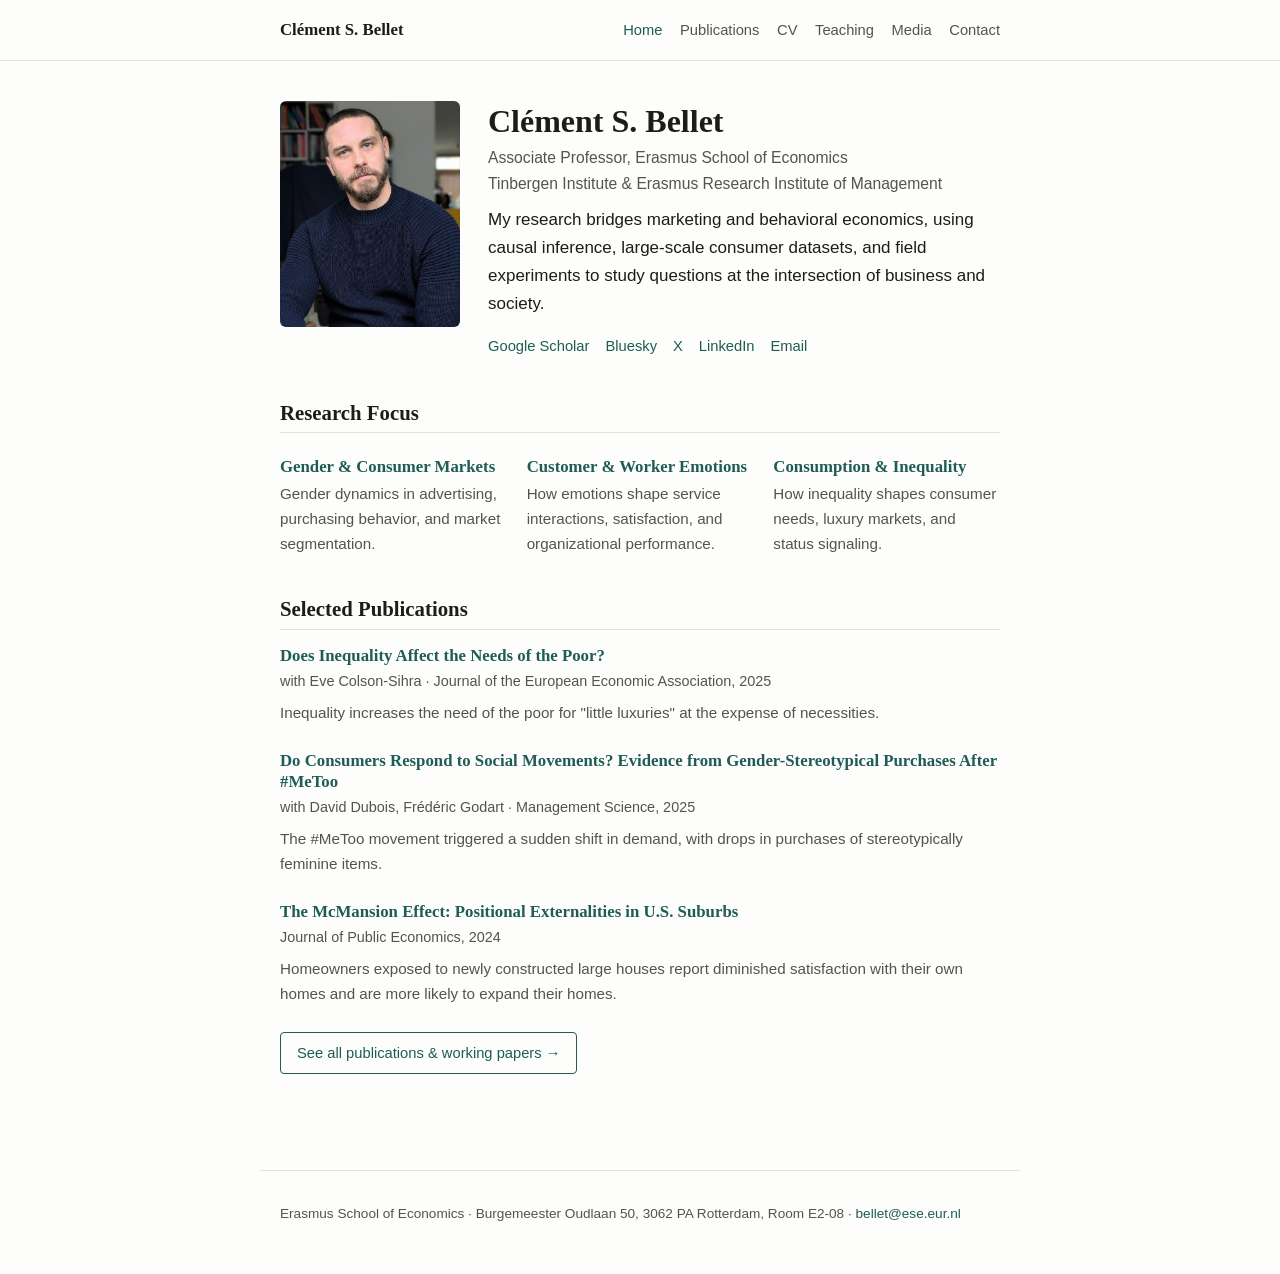
==== index.html @ 181377c8 "Initial site" ====
<!doctype html>
<html lang="en">
<head>
<meta charset="utf-8">
<meta name="viewport" content="width=device-width, initial-scale=1">
<title>Clément S. Bellet</title>
<meta name="description" content="Clément S. Bellet — Associate Professor, Erasmus School of Economics. Research on gender, consumer behavior, and inequality.">
<link rel="stylesheet" href="assets/css/style.css">
</head>
<body>

<header class="site-header">
  <nav class="nav">
    <a class="nav-name" href="index.html">Clément S. Bellet</a>
    <div class="nav-links">
      <a href="index.html" class="active">Home</a>
      <a href="publications.html">Publications</a>
      <a href="cv.html">CV</a>
      <a href="teaching.html">Teaching</a>
      <a href="media.html">Media</a>
      <a href="contact.html">Contact</a>
    </div>
  </nav>
</header>

<main>
  <section class="hero">
    <img src="assets/img/headshot.jpg" alt="Clément S. Bellet">
    <div class="hero-text">
      <h1>Clément S. Bellet</h1>
      <p class="title">Associate Professor, Erasmus School of Economics<br>Tinbergen Institute &amp; Erasmus Research Institute of Management</p>
      <p>My research bridges marketing and behavioral economics, using causal inference, large-scale consumer datasets, and field experiments to study questions at the intersection of business and society.</p>
      <div class="social-links">
        <a href="https://scholar.google.fr/citations?user=FyL0qRMAAAAJ&hl=fr">Google Scholar</a>
        <a href="https://bsky.app/profile/clement-s-bellet.bsky.social">Bluesky</a>
        <a href="https://twitter.com/bellet_clement">X</a>
        <a href="http://linkedin.com/in/clément-s-bellet-b0b84723">LinkedIn</a>
        <a href="mailto:bellet@ese.eur.nl">Email</a>
      </div>
    </div>
  </section>

  <h2>Research Focus</h2>
  <div class="pillars">
    <div class="pillar">
      <h3>Gender &amp; Consumer Markets</h3>
      <p>Gender dynamics in advertising, purchasing behavior, and market segmentation.</p>
    </div>
    <div class="pillar">
      <h3>Customer &amp; Worker Emotions</h3>
      <p>How emotions shape service interactions, satisfaction, and organizational performance.</p>
    </div>
    <div class="pillar">
      <h3>Consumption &amp; Inequality</h3>
      <p>How inequality shapes consumer needs, luxury markets, and status signaling.</p>
    </div>
  </div>

  <h2>Selected Publications</h2>

  <div class="entry">
    <h3><a href="https://academic.oup.com/jeea/advance-article/doi/10.1093/jeea/jvae062/7943690">Does Inequality Affect the Needs of the Poor?</a></h3>
    <p class="venue">with Eve Colson-Sihra · Journal of the European Economic Association, 2025</p>
    <p class="abstract">Inequality increases the need of the poor for "little luxuries" at the expense of necessities.</p>
  </div>

  <div class="entry">
    <h3><a href="https://pubsonline.informs.org/doi/10.1287/mnsc.2022.02352">Do Consumers Respond to Social Movements? Evidence from Gender-Stereotypical Purchases After #MeToo</a></h3>
    <p class="venue">with David Dubois, Frédéric Godart · Management Science, 2025</p>
    <p class="abstract">The #MeToo movement triggered a sudden shift in demand, with drops in purchases of stereotypically feminine items.</p>
  </div>

  <div class="entry">
    <h3><a href="https://www.sciencedirect.com/science/article/pii/S0047272724001105">The McMansion Effect: Positional Externalities in U.S. Suburbs</a></h3>
    <p class="venue">Journal of Public Economics, 2024</p>
    <p class="abstract">Homeowners exposed to newly constructed large houses report diminished satisfaction with their own homes and are more likely to expand their homes.</p>
  </div>

  <p><a class="button" href="publications.html">See all publications &amp; working papers →</a></p>
</main>

<footer>
  Erasmus School of Economics · Burgemeester Oudlaan 50, 3062 PA Rotterdam, Room E2-08 · <a href="mailto:bellet@ese.eur.nl">bellet@ese.eur.nl</a>
</footer>

</body>
</html>
---- assets/css/style.css ----
/* ===== Base / theme tokens ===== */
:root {
  --bg: #fdfdfb;
  --bg-alt: #f4f3ef;
  --text: #1c1c1a;
  --text-muted: #55534d;
  --accent: #1f5c56;
  --border: #e3e1da;
  --serif: "Iowan Old Style", "Palatino Linotype", Palatino, Georgia, "Times New Roman", serif;
  --sans: -apple-system, BlinkMacSystemFont, "Segoe UI", Roboto, Helvetica, Arial, sans-serif;
  --max-width: 760px;
}

@media (prefers-color-scheme: dark) {
  :root {
    --bg: #16171a;
    --bg-alt: #1e2023;
    --text: #e8e6e1;
    --text-muted: #a8a59c;
    --accent: #6fbdb3;
    --border: #303236;
  }
}

* { box-sizing: border-box; }

html { scroll-behavior: smooth; }

body {
  margin: 0;
  background: var(--bg);
  color: var(--text);
  font-family: var(--sans);
  font-size: 17px;
  line-height: 1.65;
  -webkit-font-smoothing: antialiased;
}

a {
  color: var(--accent);
  text-decoration: none;
  border-bottom: 1px solid transparent;
}

a:hover { border-bottom-color: var(--accent); }

h1, h2, h3 {
  font-family: var(--serif);
  font-weight: 600;
  line-height: 1.25;
  color: var(--text);
}

h1 { font-size: 2rem; margin: 0 0 .25rem; }
h2 { font-size: 1.3rem; margin: 2.5rem 0 1rem; padding-bottom: .4rem; border-bottom: 1px solid var(--border); }
h3 { font-size: 1.05rem; margin: 0 0 .2rem; }

p { margin: 0 0 1rem; }

.site-header {
  border-bottom: 1px solid var(--border);
  background: var(--bg);
  position: sticky;
  top: 0;
  z-index: 10;
}

.nav {
  max-width: var(--max-width);
  margin: 0 auto;
  padding: 1rem 1.25rem;
  display: flex;
  align-items: baseline;
  justify-content: space-between;
  flex-wrap: wrap;
  gap: .5rem 1.25rem;
}

.nav-name {
  font-family: var(--serif);
  font-weight: 600;
  font-size: 1.05rem;
  color: var(--text);
  border: none;
}

.nav-links {
  display: flex;
  gap: 1.1rem;
  flex-wrap: wrap;
  font-size: .92rem;
}

.nav-links a {
  color: var(--text-muted);
  border: none;
}

.nav-links a.active,
.nav-links a:hover { color: var(--accent); }

main {
  max-width: var(--max-width);
  margin: 0 auto;
  padding: 2.5rem 1.25rem 5rem;
}

.hero {
  display: flex;
  gap: 1.75rem;
  align-items: flex-start;
  margin-bottom: 1.5rem;
}

.hero img {
  width: 180px;
  height: auto;
  border-radius: 6px;
  flex-shrink: 0;
}

.hero-text .title {
  color: var(--text-muted);
  font-size: .98rem;
  margin-bottom: .6rem;
}

.social-links {
  margin-top: .6rem;
  font-size: .92rem;
  display: flex;
  gap: 1rem;
  flex-wrap: wrap;
}

.pillars {
  display: grid;
  grid-template-columns: repeat(auto-fit, minmax(200px, 1fr));
  gap: 1.25rem;
  margin: 1.5rem 0;
}

.pillar h3 { color: var(--accent); }
.pillar p { color: var(--text-muted); font-size: .95rem; margin: 0; }

.entry { margin-bottom: 1.6rem; }
.entry .venue { color: var(--text-muted); font-size: .9rem; margin: .1rem 0 .4rem; }
.entry .abstract { font-size: .95rem; color: var(--text-muted); }

/* Short abstract that expands in place to the full abstract on click */
details.abstract summary {
  cursor: pointer;
  list-style: none;
}
details.abstract summary::-webkit-details-marker { display: none; }
details.abstract .more-hint {
  color: var(--accent);
  font-size: .85rem;
  margin-left: .4rem;
  white-space: nowrap;
}
details.abstract .more-hint::before { content: "more ▾"; }
details.abstract[open] .more-hint::before { content: "less ▴"; }
details.abstract p { margin: .6rem 0 0; }

/* Row below the abstract toggle: paper links + press coverage */
.entry-meta {
  display: flex;
  flex-wrap: wrap;
  align-items: baseline;
  font-size: .88rem;
  margin-top: .6rem;
}

.entry-meta > * + *::before {
  content: "·";
  color: var(--border);
  margin: 0 .7rem;
}

.entry-meta .note { font-style: italic; color: var(--text-muted); }

.entry-meta .coverage .meta-label { color: var(--text-muted); margin-right: .5rem; }
.entry-meta .coverage a { margin-right: .8rem; }
.entry-meta .coverage a:last-child { margin-right: 0; }

table.cv-table {
  width: 100%;
  border-collapse: collapse;
  font-size: .95rem;
  margin-bottom: 1.5rem;
}

table.cv-table td { padding: .35rem 0; vertical-align: top; }
table.cv-table td.year { color: var(--text-muted); white-space: nowrap; padding-right: 1.25rem; width: 6.5rem; }

.button {
  display: inline-block;
  padding: .5rem 1rem;
  border: 1px solid var(--accent);
  border-radius: 4px;
  color: var(--accent);
  font-size: .92rem;
  border-bottom: 1px solid var(--accent);
}

.button:hover { background: var(--accent); color: var(--bg); }

.button:disabled { opacity: .6; cursor: default; }

.hidden { display: none; }

.sr-only {
  position: absolute;
  width: 1px;
  height: 1px;
  padding: 0;
  margin: -1px;
  overflow: hidden;
  clip: rect(0, 0, 0, 0);
  white-space: nowrap;
  border: 0;
}

.cv-download-form {
  display: flex;
  gap: .6rem;
  flex-wrap: wrap;
  align-items: center;
  margin-bottom: .4rem;
}

.cv-download-form input[type="email"] {
  padding: .5rem .7rem;
  border: 1px solid var(--border);
  border-radius: 4px;
  background: var(--bg);
  color: var(--text);
  font-family: var(--sans);
  font-size: .92rem;
  min-width: 220px;
}

.cv-download-form input[type="email"]:focus {
  outline: none;
  border-color: var(--accent);
}

.cv-download-note {
  font-size: .82rem;
  color: var(--text-muted);
  margin: 0 0 1.5rem;
}

.media-item { margin-bottom: .9rem; font-size: .96rem; }
.media-item .outlet { font-weight: 600; }

footer {
  max-width: var(--max-width);
  margin: 0 auto;
  padding: 2rem 1.25rem 3rem;
  color: var(--text-muted);
  font-size: .85rem;
  border-top: 1px solid var(--border);
}

@media (max-width: 480px) {
  .hero { flex-direction: column; }
  .hero img { width: 130px; height: auto; }
}
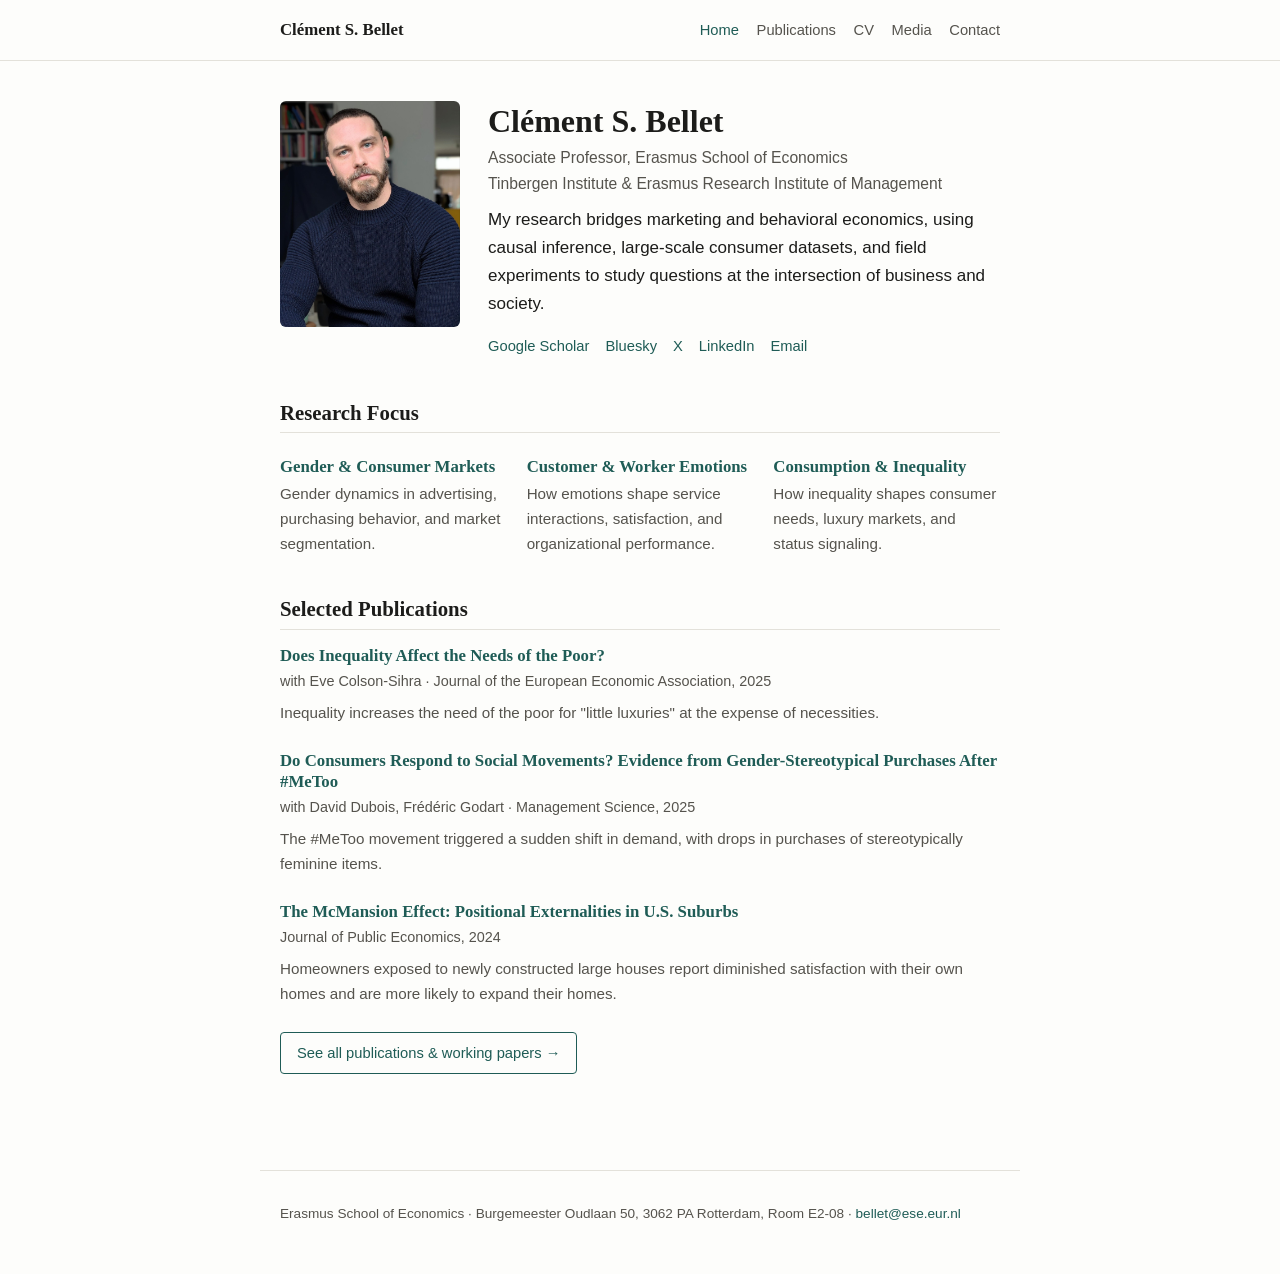
==== commit ca94c6c7: "Remove standalone Teaching page, add condensed teaching summary to CV" ====
--- a/index.html
+++ b/index.html
@@ -16,7 +16,6 @@
       <a href="index.html" class="active">Home</a>
       <a href="publications.html">Publications</a>
       <a href="cv.html">CV</a>
-      <a href="teaching.html">Teaching</a>
       <a href="media.html">Media</a>
       <a href="contact.html">Contact</a>
     </div>
--- a/assets/css/style.css
+++ b/assets/css/style.css
@@ -266,5 +266,5 @@
 
 @media (max-width: 480px) {
   .hero { flex-direction: column; }
-  .hero img { width: 130px; height: auto; }
-}
+  .hero img { width: 130px; height: auto; align-self: center; }
+}
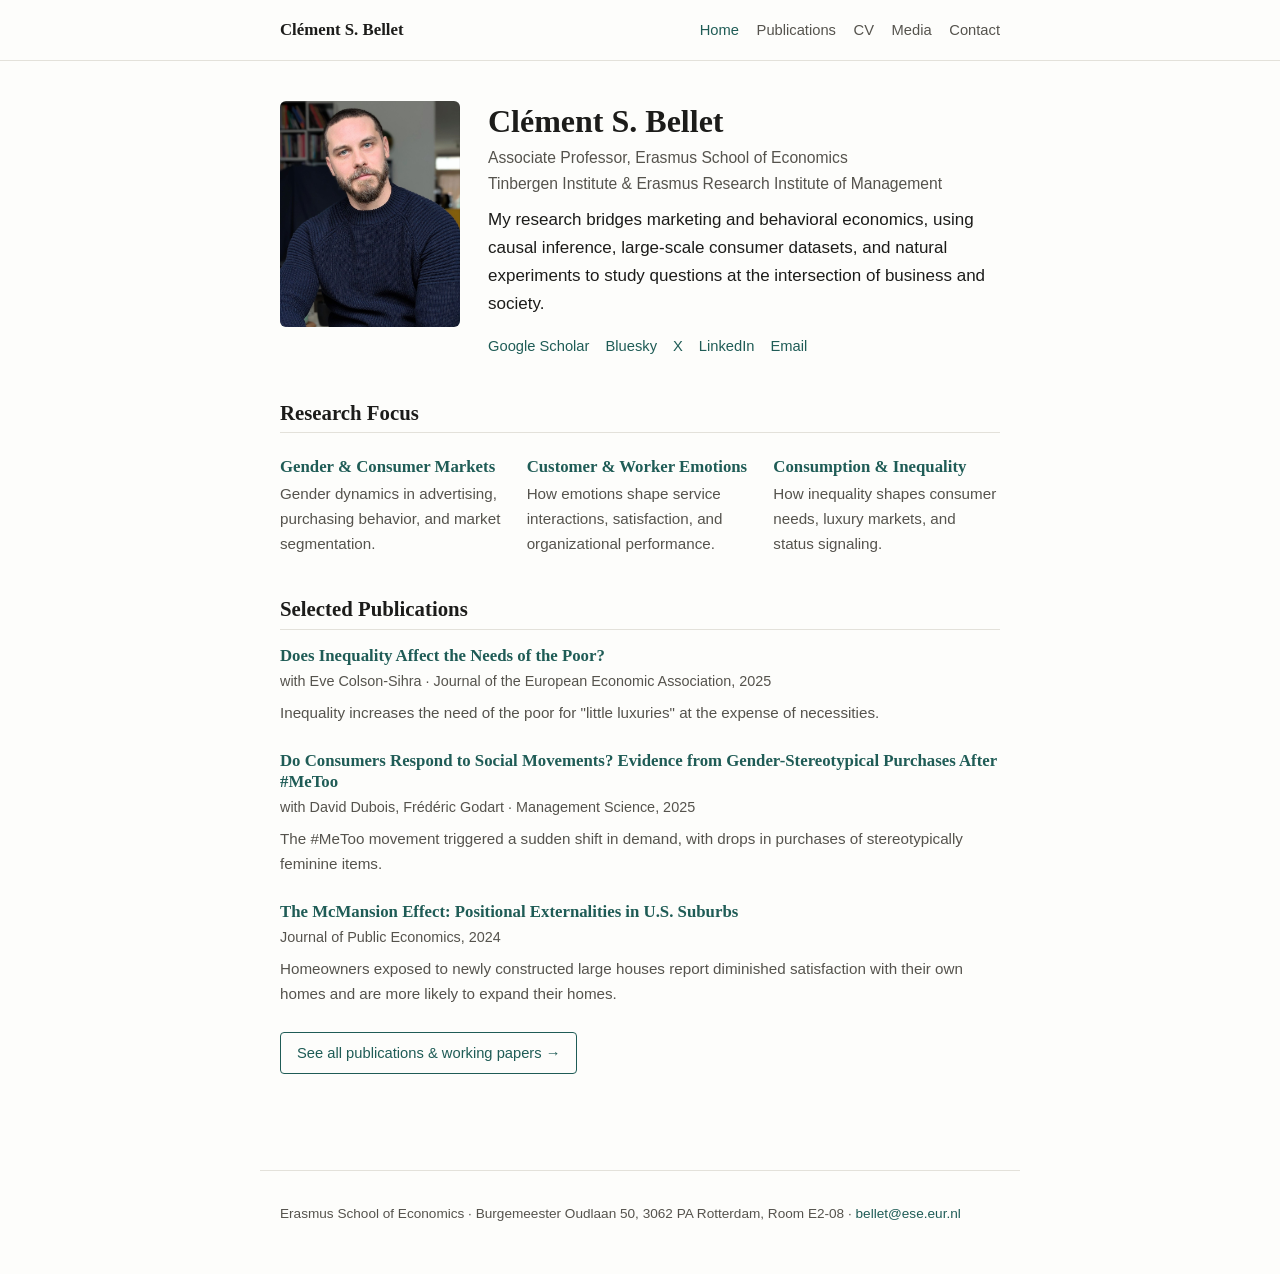
==== commit cd1015c5: "Update research description to include natural experiments" ====
--- a/index.html
+++ b/index.html
@@ -28,7 +28,7 @@
     <div class="hero-text">
       <h1>Clément S. Bellet</h1>
       <p class="title">Associate Professor, Erasmus School of Economics<br>Tinbergen Institute &amp; Erasmus Research Institute of Management</p>
-      <p>My research bridges marketing and behavioral economics, using causal inference, large-scale consumer datasets, and field experiments to study questions at the intersection of business and society.</p>
+      <p>My research bridges marketing and behavioral economics, using causal inference, large-scale consumer datasets, and natural experiments to study questions at the intersection of business and society.</p>
       <div class="social-links">
         <a href="https://scholar.google.fr/citations?user=FyL0qRMAAAAJ&hl=fr">Google Scholar</a>
         <a href="https://bsky.app/profile/clement-s-bellet.bsky.social">Bluesky</a>
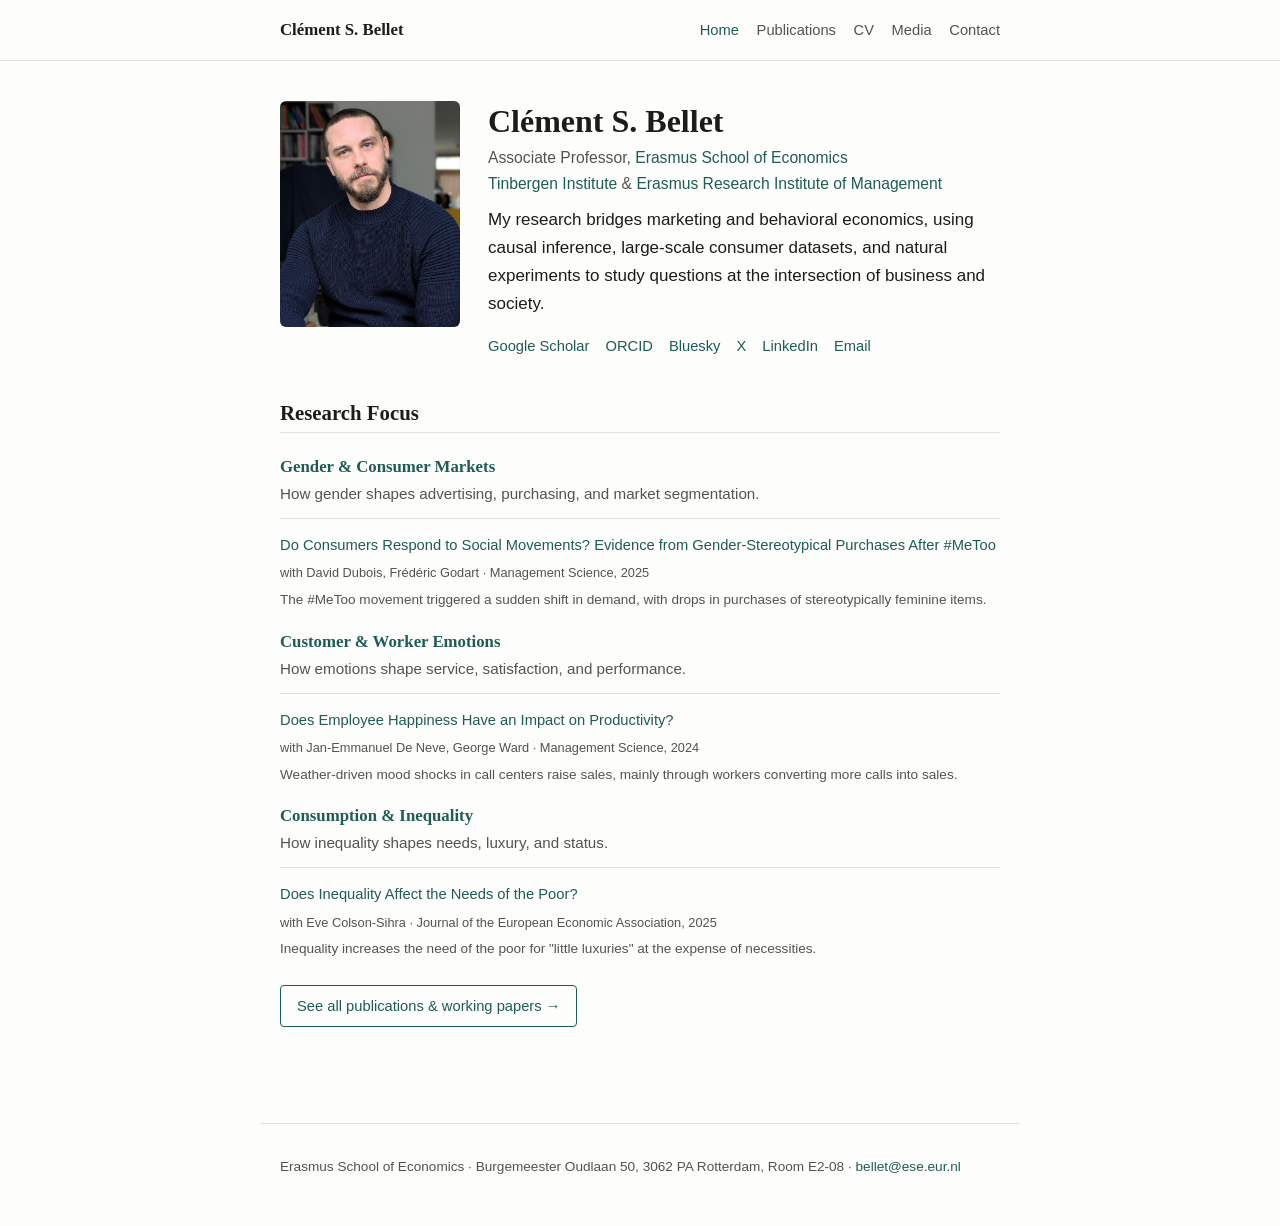
==== commit a6a0675c: "Add SEO metadata and merge Research Focus with Selected Publications - Add canonical links, Open Gra" ====
--- a/index.html
+++ b/index.html
@@ -5,7 +5,52 @@
 <meta name="viewport" content="width=device-width, initial-scale=1">
 <title>Clément S. Bellet</title>
 <meta name="description" content="Clément S. Bellet — Associate Professor, Erasmus School of Economics. Research on gender, consumer behavior, and inequality.">
+<link rel="canonical" href="https://csbellet.github.io/">
+<meta property="og:type" content="profile">
+<meta property="og:url" content="https://csbellet.github.io/">
+<meta property="og:title" content="Clément S. Bellet">
+<meta property="og:description" content="Associate Professor, Erasmus School of Economics. Research on gender, consumer behavior, and inequality.">
+<meta property="og:image" content="https://csbellet.github.io/assets/img/headshot.jpg">
+<meta name="twitter:card" content="summary">
+<meta name="twitter:title" content="Clément S. Bellet">
+<meta name="twitter:description" content="Associate Professor, Erasmus School of Economics. Research on gender, consumer behavior, and inequality.">
+<meta name="twitter:image" content="https://csbellet.github.io/assets/img/headshot.jpg">
 <link rel="stylesheet" href="assets/css/style.css">
+<script type="application/ld+json">
+{
+  "@context": "https://schema.org",
+  "@type": "Person",
+  "name": "Clément S. Bellet",
+  "url": "https://csbellet.github.io/",
+  "image": "https://csbellet.github.io/assets/img/headshot.jpg",
+  "jobTitle": "Associate Professor",
+  "affiliation": [
+    {
+      "@type": "CollegeOrUniversity",
+      "name": "Erasmus School of Economics, Erasmus University Rotterdam",
+      "url": "https://www.eur.nl/en/ese"
+    },
+    {
+      "@type": "Organization",
+      "name": "Tinbergen Institute",
+      "url": "https://www.tinbergen.nl/"
+    },
+    {
+      "@type": "Organization",
+      "name": "Erasmus Research Institute of Management",
+      "url": "https://www.eur.nl/en/erim"
+    }
+  ],
+  "email": "mailto:bellet@ese.eur.nl",
+  "sameAs": [
+    "https://scholar.google.fr/citations?user=FyL0qRMAAAAJ&hl=fr",
+    "https://orcid.org/0000-0002-8243-5969",
+    "https://bsky.app/profile/clement-s-bellet.bsky.social",
+    "https://twitter.com/bellet_clement",
+    "http://linkedin.com/in/clément-s-bellet-b0b84723"
+  ]
+}
+</script>
 </head>
 <body>
 
@@ -27,10 +72,11 @@
     <img src="assets/img/headshot.jpg" alt="Clément S. Bellet">
     <div class="hero-text">
       <h1>Clément S. Bellet</h1>
-      <p class="title">Associate Professor, Erasmus School of Economics<br>Tinbergen Institute &amp; Erasmus Research Institute of Management</p>
+      <p class="title">Associate Professor, <a href="https://www.eur.nl/en/ese">Erasmus School of Economics</a><br><a href="https://www.tinbergen.nl/">Tinbergen Institute</a> &amp; <a href="https://www.eur.nl/en/erim">Erasmus Research Institute of Management</a></p>
       <p>My research bridges marketing and behavioral economics, using causal inference, large-scale consumer datasets, and natural experiments to study questions at the intersection of business and society.</p>
       <div class="social-links">
         <a href="https://scholar.google.fr/citations?user=FyL0qRMAAAAJ&hl=fr">Google Scholar</a>
+        <a href="https://orcid.org/0000-0002-8243-5969">ORCID</a>
         <a href="https://bsky.app/profile/clement-s-bellet.bsky.social">Bluesky</a>
         <a href="https://twitter.com/bellet_clement">X</a>
         <a href="http://linkedin.com/in/clément-s-bellet-b0b84723">LinkedIn</a>
@@ -43,36 +89,31 @@
   <div class="pillars">
     <div class="pillar">
       <h3>Gender &amp; Consumer Markets</h3>
-      <p>Gender dynamics in advertising, purchasing behavior, and market segmentation.</p>
+      <p>How gender shapes advertising, purchasing, and market segmentation.</p>
+      <div class="pillar-pub">
+        <a href="https://pubsonline.informs.org/doi/10.1287/mnsc.2022.02352">Do Consumers Respond to Social Movements? Evidence from Gender-Stereotypical Purchases After #MeToo</a>
+        <p class="venue">with David Dubois, Frédéric Godart · Management Science, 2025</p>
+        <p class="abstract">The #MeToo movement triggered a sudden shift in demand, with drops in purchases of stereotypically feminine items.</p>
+      </div>
     </div>
     <div class="pillar">
       <h3>Customer &amp; Worker Emotions</h3>
-      <p>How emotions shape service interactions, satisfaction, and organizational performance.</p>
+      <p>How emotions shape service, satisfaction, and performance.</p>
+      <div class="pillar-pub">
+        <a href="https://pubsonline.informs.org/doi/abs/10.1287/mnsc.2023.4766">Does Employee Happiness Have an Impact on Productivity?</a>
+        <p class="venue">with Jan-Emmanuel De Neve, George Ward · Management Science, 2024</p>
+        <p class="abstract">Weather-driven mood shocks in call centers raise sales, mainly through workers converting more calls into sales.</p>
+      </div>
     </div>
     <div class="pillar">
       <h3>Consumption &amp; Inequality</h3>
-      <p>How inequality shapes consumer needs, luxury markets, and status signaling.</p>
+      <p>How inequality shapes needs, luxury, and status.</p>
+      <div class="pillar-pub">
+        <a href="https://academic.oup.com/jeea/advance-article/doi/10.1093/jeea/jvae062/7943690">Does Inequality Affect the Needs of the Poor?</a>
+        <p class="venue">with Eve Colson-Sihra · Journal of the European Economic Association, 2025</p>
+        <p class="abstract">Inequality increases the need of the poor for "little luxuries" at the expense of necessities.</p>
+      </div>
     </div>
-  </div>
-
-  <h2>Selected Publications</h2>
-
-  <div class="entry">
-    <h3><a href="https://academic.oup.com/jeea/advance-article/doi/10.1093/jeea/jvae062/7943690">Does Inequality Affect the Needs of the Poor?</a></h3>
-    <p class="venue">with Eve Colson-Sihra · Journal of the European Economic Association, 2025</p>
-    <p class="abstract">Inequality increases the need of the poor for "little luxuries" at the expense of necessities.</p>
-  </div>
-
-  <div class="entry">
-    <h3><a href="https://pubsonline.informs.org/doi/10.1287/mnsc.2022.02352">Do Consumers Respond to Social Movements? Evidence from Gender-Stereotypical Purchases After #MeToo</a></h3>
-    <p class="venue">with David Dubois, Frédéric Godart · Management Science, 2025</p>
-    <p class="abstract">The #MeToo movement triggered a sudden shift in demand, with drops in purchases of stereotypically feminine items.</p>
-  </div>
-
-  <div class="entry">
-    <h3><a href="https://www.sciencedirect.com/science/article/pii/S0047272724001105">The McMansion Effect: Positional Externalities in U.S. Suburbs</a></h3>
-    <p class="venue">Journal of Public Economics, 2024</p>
-    <p class="abstract">Homeowners exposed to newly constructed large houses report diminished satisfaction with their own homes and are more likely to expand their homes.</p>
   </div>
 
   <p><a class="button" href="publications.html">See all publications &amp; working papers →</a></p>
--- a/assets/css/style.css
+++ b/assets/css/style.css
@@ -135,13 +135,18 @@
 
 .pillars {
   display: grid;
-  grid-template-columns: repeat(auto-fit, minmax(200px, 1fr));
+  grid-template-columns: repeat(auto-fit, minmax(max-content, 1fr));
   gap: 1.25rem;
   margin: 1.5rem 0;
 }
 
-.pillar h3 { color: var(--accent); }
+.pillar h3 { color: var(--accent); white-space: nowrap; }
 .pillar p { color: var(--text-muted); font-size: .95rem; margin: 0; }
+
+.pillar-pub { margin-top: .75rem; padding-top: .75rem; border-top: 1px solid var(--border); }
+.pillar-pub a { font-size: .92rem; }
+.pillar-pub .venue { font-size: .8rem; margin: .2rem 0 .35rem; }
+.pillar-pub .abstract { font-size: .85rem; }
 
 .entry { margin-bottom: 1.6rem; }
 .entry .venue { color: var(--text-muted); font-size: .9rem; margin: .1rem 0 .4rem; }
@@ -265,6 +270,7 @@
 }
 
 @media (max-width: 480px) {
-  .hero { flex-direction: column; }
-  .hero img { width: 130px; height: auto; align-self: center; }
-}
+  .hero { flex-direction: column; align-items: center; text-align: center; }
+  .hero img { width: 190px; height: auto; }
+  .social-links { justify-content: center; }
+}
